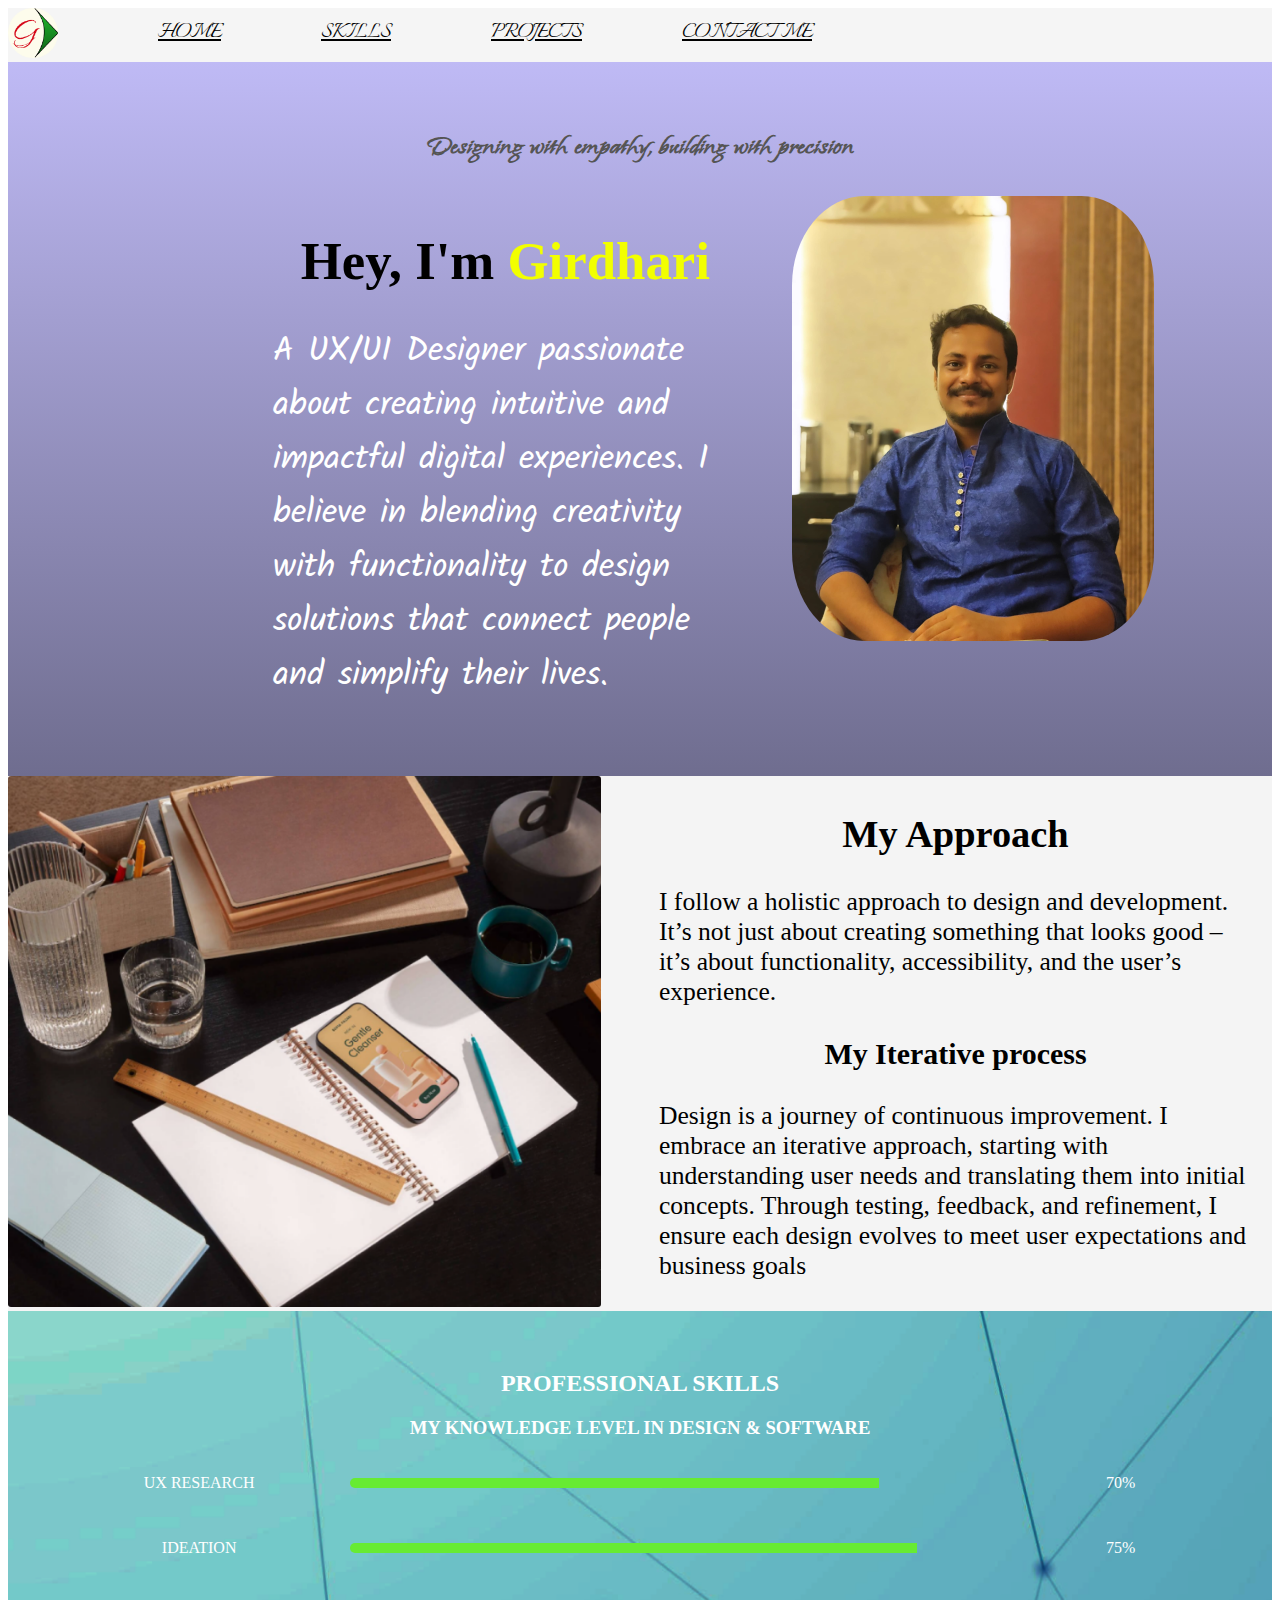
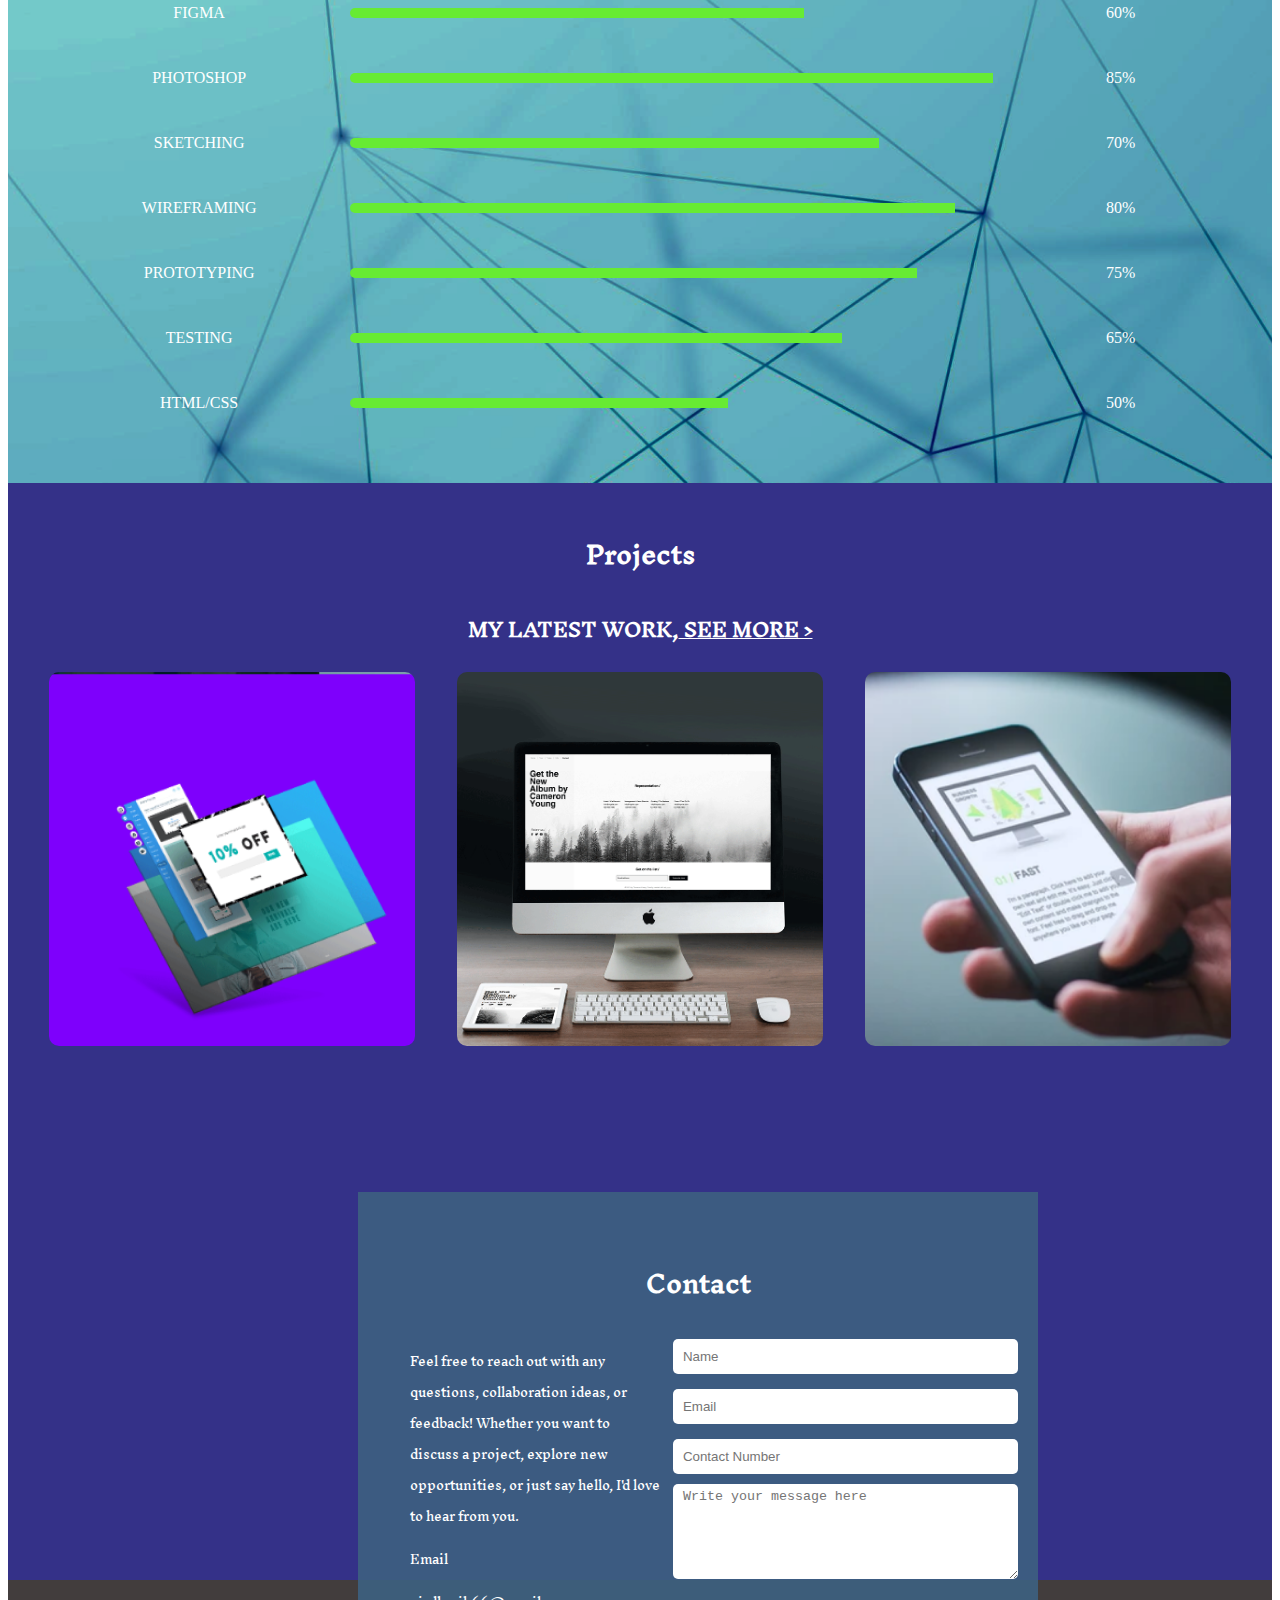
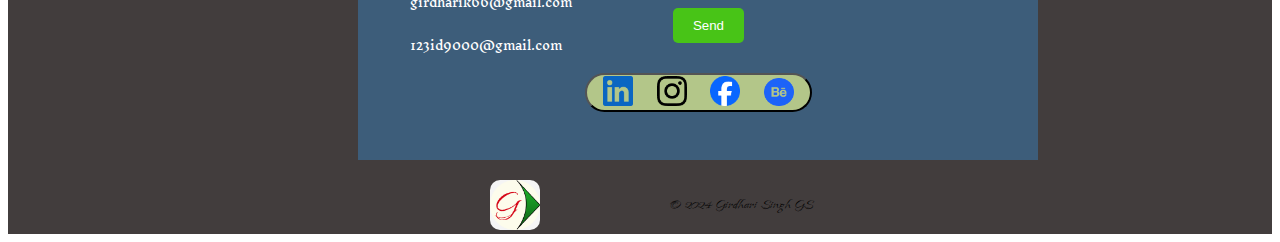
==== index.html @ c74612b1 "First cut commit" ====
<!DOCTYPE html>
<html lang="en">
<head>
    <meta charset="UTF-8">
    <meta name="viewport" content="width=device-width, initial-scale=1.0">
    <title>Portfolio - Girdhari</title>
    <link rel="stylesheet" href="styles.css">
</head>
<body class="index">
    <!-- Navigation Bar -->
   <!-- Navigation Bar -->
<nav class="navbar">
    <div class="logo">
        <img src="images/Glogo.png" alt="Logo">
    </div>
    <ul class="nav-links" id="nav-links">
        <li><a href="#home">HOME</a></li>
        <li><a href="#skills">SKILLS</a></li>
        <li><a href="#projects">PROJECTS</a></li>
        <li><a href="#contact">CONTACT ME</a></li>
    </ul>
    <div class="menu-toggle" id="menu-toggle">
        <span class="bar"></span>
        <span class="bar"></span>
        <span class="bar"></span>
    </div>
    
</nav>
<section class="dropdown-menu" id="dropdown-menu">
    <ul>
        <li><a href="#home">Home</a></li>
        <li><a href="#skills">Skills</a></li>
        <li><a href="#projects">Projects</a></li>
        <li><a href="#contact">Contact Me</a></li>
    </ul>
</section>


    <!-- Introduction Section -->
    <section id="home" class="intro-section">
        <h2 class="tagline">Designing with empathy, building with precision</h2>
        <div class="intro">
            <div class="intro-text">
                <div>
                    <h1 id="head1">Hey, I'm  <span class="highlight">Girdhari</span></h1>
                </div>
               <p>A UX/UI Designer passionate about creating intuitive and impactful digital  experiences. I believe in blending creativity with functionality to design solutions that connect  people and simplify their lives.            </p> 
            </div>
            <div class="intro-image">
                <img src="images/pp.png" alt="Girdhari's Photo">
            </div>
        </div>       
       
    </section>

    <!-- Approach Section -->
    <section class="approach">
        <div class="approach-content">
            <!-- Left side: img -->
            <div class="approach-image">
                <img src="images/ti.png" alt="Approach Image">
            </div>
            <div class="approach-text">
                <h2>My Approach</h2>
                <p>
                    I follow a holistic approach to design and development. It’s not just about creating something that looks good – it’s about functionality, accessibility, and the user’s experience.
                </p>
                <h3>My Iterative process</h3>
                <p>
                    Design is a journey of continuous improvement. I embrace an iterative approach, starting with  understanding user needs and translating them into initial concepts. Through testing, feedback,  and refinement, I ensure each design evolves to meet user expectations and business goals                </p>
            </div>
            <!-- Right side: text -->
            
        </div>
    </section>
    

    <!-- Skills Section -->
    <section class="skills-section" id="skills">
        <h2>PROFESSIONAL SKILLS</h2>
        <h3>MY KNOWLEDGE LEVEL IN DESIGN & SOFTWARE </h3>
        <div class="skills-bar">
            <div class="skill">
                <p>UX RESEARCH</p>
                <div class="barcontainer">
                    <div class="bar"><span style="width: 70%;"></span>
                    </div>
                </div>
                <div class="percentage">70%</div>            </div>
            <div class="skill">
                <p>IDEATION</p>
                <div class="barcontainer">
                    <div class="bar"><span style="width: 75%;"></span>
                    </div>
                </div>
                <div class="percentage">75%</div>            </div>
            <div class="skill">
                <p>FIGMA</p>
                <div class="barcontainer">
                    <div class="bar"><span style="width: 60%;"></span>
                    </div>
                </div>
                <div class="percentage">60%</div>            </div>
            <div class="skill">
                <p>PHOTOSHOP</p>
                <div class="barcontainer">
                    <div class="bar"><span style="width: 85%;"></span>
                    </div>
                </div>
                <div class="percentage">85%</div>            </div>
            <div class="skill">
                <p>SKETCHING</p>
                <div class="barcontainer">
                    <div class="bar"><span style="width: 70%;"></span>
                    </div>
                </div>
                <div class="percentage">70%</div>            </div>
            <div class="skill">
                <p>WIREFRAMING</p>
                <div class="barcontainer">
                    <div class="bar"><span style="width: 80%;"></span>
                    </div>
                </div>
                <div class="percentage">80%</div>            </div>
            <div class="skill">
                <p>PROTOTYPING</p>
                <div class="barcontainer">
                    <div class="bar"><span style="width: 75%;"></span>
                    </div>
                </div>
                <div class="percentage">75%</div>            </div>
            <div class="skill">
                <p>TESTING</p>
                <div class="barcontainer">
                    <div class="bar"><span style="width: 65%;"></span>
                    </div>
                </div>
                <div class="percentage">65%</div>
            </div>
            <div class="skill">
                <p >HTML/CSS</p>
                <div class="barcontainer">
                    <div class="bar"><span style="width: 50%;"></span>
                    </div>
                </div>
                <div class="percentage">50%</div>
                
            </div>
        </div>
    </section>

    <!-- Projects Section -->
    <section id="projects" class="projects-section">
        <h2>Projects</h2>
        <h3>MY LATEST  WORK,<a href="projects.html">  SEE MORE ></a> </h3>
        <div class="project-gallery">
            <div class="project-item"><img src="images/Rectangle 9.png" alt="Project 1"></div>
            <div class="project-item"><img src="images/Rectangle 10.png" alt="Project 2"></div>
            <div class="project-item"><img src="images/Rectangle 11.png" alt="Project 3"></div>
        </div>
    

    <!-- Contact Section -->
    <section id="contact" class="contact-section">
        <h2>Contact</h2>
        <div class="box">
            <div class="b2">
                <p>
                    <p></p>
                    Feel free to reach out with any questions, collaboration ideas, or feedback! Whether you want to discuss a project, explore new opportunities, or just say hello, I'd love to hear from you.
                    </p>
                    <p>Email</p>
                    <p>girdharik66@gmail.com</p>
                    <p>123id9000@gmail.com</p>
                </p>
            </div>
           
        <form action="https://formspree.io/f/mwppkqnq" method="post">
            <input type="text" name="name" placeholder="Name" required>
            <input type="email" name="email" placeholder="Email" required>
            <input type="contact" name="contact" placeholder="Contact Number" required>
            <textarea name="message" placeholder="Write your message here"></textarea>
            <button class="send" type="submit">Send</button>
        </form>
    </div>
        <button class="social-icons">
            <a href="https://www.linkedin.com/in/girdhari-singh-8913b0257/"><img src="images/li.png" alt="LinkedIn"></a>
            <a href="https://www.instagram.com/giridharik/"><img src="images/insta.png" alt="Instagram"></a>
            <a href="https://www.facebook.com/profile.php?id=100011116054173"><img src="images/fb.png" alt="facebook"></a>
            <a href="https://www.behance.net/girdharisingh6"><img src="images/belogo.png" alt="facebook"></a>
        </button>

    </section>
    </section>
    <section class="last">
    </section>
    </body>
    <footer>
        <a href="#home" class="logo">
            <img src="images/Glogo.png" alt="Logo">
        </a>
    <p>
        © 2024 Girdhari Singh GS
    </p>
    </footer>
    <script>
   // Menu toggle functionality
const menuToggle = document.getElementById("menu-toggle");
const dropdownMenu = document.getElementById("dropdown-menu");

// Function to show or hide the dropdown menu
menuToggle.addEventListener("click", (event) => {
    dropdownMenu.classList.toggle("show");
    event.stopPropagation(); // Prevent the click from propagating to the document
});

// Function to hide the dropdown menu when clicking outside
document.addEventListener("click", (event) => {
    if (dropdownMenu.classList.contains("show")) {
        dropdownMenu.classList.remove("show");
    }
});

// Optional: Prevent clicks inside the dropdown menu from closing it
dropdownMenu.addEventListener("click", (event) => {
    event.stopPropagation(); // Prevent clicks inside the dropdown from closing it
});



    </script>
</html>
---- styles.css ----
@font-face {
    font-family: 'Inknut Antiqua';
    src: url('fonts/InknutAntiqua-Regular.ttf') format('truetype');
    /* Add other formats if available */
    font-weight: normal;
    font-style: normal;
}
@font-face {
    font-family: 'Island Moments';
    src: url('fonts/IslandMoments-Regular.ttf') format('truetype');
    /* Add other formats if available */
    font-weight: normal;
    font-style: normal;
}
@font-face {
    font-family: 'Kalam';
    src: url('fonts/Kalam-Regular.ttf') format('truetype');
    /* Add other formats if available */
    font-weight: normal;
    font-style: normal;
}
@font-face {
    font-family: 'Italianno';
    src: url('fonts/Italianno-Regular.ttf') format('truetype');
    /* Add other formats if available */
    font-weight: normal;
    font-style: normal;
}
/* General Styles */
body .index {
    font-family: Arial, sans-serif;
    margin: 0px;
    padding: 0px;
    box-sizing: border-box;
}

h1, h2,h3 {
    text-align: center;
}



.navbar {
    width: 100%;
    display: flex;
   
    align-items: center;
    background: #F5F5F5;
   margin-bottom: 0%;
   
}

.navbar ul {
    list-style: none;
    display: flex;
    margin: 0;
    padding: 0;
}
.nav-links
{
    display: flex;
    justify-content: space-between;
}
.nav-links li {
   
    display: inline;
    margin:0px 60px 5px 40px;
}
.navbar a:hover {
    color: #4caf50; /* Example hover color */
}

.navbar a {
    color: #000;
    font-family: "Italianno";
    font-size: 1.5rem;
    font-style: normal;
    font-weight: 400;
    line-height: normal;
    text-align: center;
}
.logo
{
    margin-right: 60px;
}
.logo img {
    height: 50px; /* Adjust height as needed */
    width: auto; /* Maintain aspect ratio */
    border-radius: 10px;
}

.menu-toggle{
    display: none;
    flex-direction: column;
    cursor: pointer;
}

.menu-toggle .bar {
    width: 25px;
    height: 3px;
    background-color: #000;
    margin: 3px 0;
}
/* Dropdown menu styles */
.dropdown-menu {
    position: absolute;
    top:52px;
    left:18%;
    width: 80%;
    height: auto;
    background: linear-gradient(90deg, rgba(235, 121, 15, 0.90) 0%, rgba(169, 143, 11, 0.90) 100%);
    display: none;
    flex-direction: column;
    justify-content: center;
    align-items: center;
    font-family: "Italianno";
    font-size: 3rem;
    z-index: 1000;
   
}
.dropdown-menu ul {
    list-style: none;
    margin: 0;
    padding: 0;
    text-align: center;
    display: flex;
    flex-direction: column;
}

.dropdown-menu li {
    margin: 20px 0;
}

.dropdown-menu a {
    text-decoration: none;
    font-size: 2rem;
    color: #f4f2f2;
    transition: color 0.3s ease;
   
}

.dropdown-menu a:hover {
    color: #4caf50;
}

/* Show dropdown menu */



@media screen and (max-width: 768px) {
    .navbar .nav-links {
        display: none; /* Hide navbar links by default */
        position: relative;
        width: 0px;
    }
    
    
    .menu-toggle {
        margin-left: 50%;
        display: flex; /* Show menu toggle button in mobile view */
    }
    .dropdown-menu.show {
        display: flex;
        flex-direction: column;
    }
}

/* Introduction Section */
.intro-section {
     text-align: center; /* Centers the tagline */
    padding: 40px 20px;
    align-items: center;
    background: linear-gradient(180deg, #BFBAF5 0%, #6F6D8F 100%);
}
.tagline {
    font-family: "Island Moments";
    color: #555;
    margin-bottom: 30px;
    font-size: 2rem;
}
.intro{ 
    margin-left: 20%;
    display: flex;
}
.intro-text {
   
    color: #FFF;
   font-family: "Kalam";
   font-size: 2.1rem;
   font-style: normal;
   font-weight: 400;
   line-height: normal;
   margin-right: 5%;
   flex:1;
   text-align: left;
}
#head1
{   
    margin-bottom: 2px;
    color: #000;
    font-family: "Instrument Sans";
    font-size: 3.3rem;
    font-style: normal;
    font-weight: 700;
    line-height: normal; 
    
}

.highlight {
    color: #F2FF00;
    font-family: "Instrument Sans";
    font-size: 3.3rem;
    font-style: normal;
    font-weight: 700;
    line-height: normal;}
.intro-image{flex:1;}
.intro-image img {
    max-width: 400px;
    border-radius: 20%;
    margin-right: 20%;
}
/* Approach section container */
.approach {
    margin-left: 0;
    padding: 0px 0px;
    background-color: #f4f4f4;
}

/* Flexbox container for side-by-side layout */
.approach-content {
    display: flex;
    align-items: center; /* Aligns items vertically */
    justify-content: space-between; /* Ensures equal spacing between text and image */
    gap: 20px; /* Space between text and image */
}

/* Left side: Text */
.approach-text {
    flex: 1; /* Text takes equal space */
    text-align: left;
    padding-right: 20px; /* Add spacing on the right */
    color: #000;
font-family: "Karma";
font-size:1.6rem;
font-style: normal;
font-weight: 300;
line-height: normal;
margin-left: 3%;
}


/* Right side: Image */
.approach-image {
    width :auto;
    height : auto;
    flex: 1; /* Image takes equal space */
    text-align: right;
    
}

.approach-image img {
    object-fit: fill;
    max-width: 100%; /* Ensures the image fits within the container */
    height: 100%; /* Maintains aspect ratio */
    border-radius: 3px; /* Optional: Adds rounded corners */
}


/* Skills Section */
.skills-section {
    background: url('images/si.png') no-repeat center/cover;
    color: #fff;
    padding-left: 20%;
    padding: 40px;
}

.skills-bar {
    margin-bottom: 15px;
}
.skill {
    display: flex;
    align-items: center;
    justify-content: space-between;
    margin-bottom: 15px;
}
.skill p
{
    flex:1.2;
    text-align: center;
}
.percentage
{
    flex:.5
}
.barcontainer{flex:3;}
.skills-bar .bar {
    background:transparent;
    border-radius: 5px;
    overflow: hidden;
    position: relative;
    height: 10px;
}

.skills-bar .bar span {
    background: #67EB33;
    display: block;
    height: 100%;
}

/* Projects Section */
.projects-section {
    margin-bottom: -100px;
    background: #343188;
    padding: 20px;
    text-align: center;
    color: #FFF;
    font-family: "Inknut Antiqua";
   
}
.projects-section a
{
    color: #FFF;
}
.project-gallery {
    display: flex;
    justify-content: space-around;
}

.project-item img {
    max-width: 100%;
    border-radius: 10px;
    margin-bottom: 10px;
}

/* Contact Section */
.contact-section {
    position: relative;
    display: block;
    margin: -100px ;
    margin-top: 10%;
    margin-left:27%;
    max-width: 600px;
    background-color: rgba(61, 97, 129, 0.9);
    color: #fff;
    padding: 40px;
    text-align: center;
    z-index: 2;
}
.box
{
    display: flex;
    text-align: left;
    justify-content: space-between;
}
.b2
{
    padding: 0% 2%;
    flex:1;
    font-size: .75rem;
}

.contact-section form {
    flex:1.3;
    max-width: 500px;
    margin: 0 auto;
}
.contact-section textarea 
{
    padding: 5px 10px 60px;
    width: 100%;
    margin-bottom: 10px;
    border: none;
    border-radius: 5px;
}
.contact-section input
 {  
    padding: 10px;
    width: 100%;
    margin-bottom: 10px;
    border: none;
    border-radius: 5px;
}

.contact-section .send {
    border-radius: 50px;
    background: #48C417;
    color:white;
    border: none;
    padding: 10px 20px;
    cursor: pointer;
    border-radius: 5px;
   
}
.social-icons
{
    border-radius: 40px;
    background: #B3C689;
}
.social-icons img {
    width: 30px;
    margin: 0 10px;
}
.last

{   position: relative;
    height:200px;
    background: rgba(66, 61, 61, 1);
   z-index: 1;
}
footer
{
    display: flex;
    background: rgba(66, 61, 61, 1);
    justify-content: space-between;
}
footer a
{ 
    flex:1;
}
footer p
{
    font-family: "Island Moments";
    flex:1;
}
footer img
{
    margin-left: 80%;
}

/* Responsive Design */
@media (max-width: 768px) {
    .skill {
        width: 100%; /* Full width on smaller screens */
    }

    .intro {
        flex-direction: column; /* Stack text and image vertically */
        margin-left: 0;
    }
    .intro-image img {
        max-width: 270px;
        border-radius: 20%;
        margin-right: auto;
    }
    .intro-text {
        text-align: center;
    }

    .approach-content {
        flex-direction: column; /* Stack text and image vertically */
    }
    .approach-text {
        text-align: center;
    }
    .skills-section {
        padding: 20px;
    }
    .skill p
{
    flex:1;
    text-align: left;
    font-size: .65rem;
}
.projects-section h3
{
    font-size: 0.8rem;
}
.project-gallery {
    display: flex;
    flex-direction: column;
    justify-content: space-between;
}
.contact-section {
    position: relative;
    display: block;
    margin-bottom: -100px ;
    margin-right: 0%;
    margin-top: 10%;
    margin-left:0%;
    max-width: 80%;
    background-color: rgba(61, 97, 129, 0.9);
    color: #fff;
    padding: 40px;
    text-align: center;
    z-index: 2;
}

.box
{
    display: flex;
    flex-direction: column;
    text-align: left;
    justify-content: space-between;
}
.b2
{
    padding: 0% 1%;
    flex:1;
}

.contact-section form {
    flex:1;
    max-width: 100%;
    margin: 0 auto;
}
.contact-section textarea 
{
    padding: 5px 10px 60px;
    width: 100%;
    margin-bottom: 10px;
    border: none;
    border-radius: 5px;
}
.contact-section input
 {  
    padding: 10px;
    width: 100%;
    margin-bottom: 10px;
    border: none;
    border-radius: 5px;
}

.contact-section .send {
    border-radius: 50px;
    background: #48C417;
    color:white;
    border: none;
    padding: 10px 20px;
    cursor: pointer;
    border-radius: 5px;
    margin-bottom: 5%;
   
}
.social-icons
{
    border-radius: 40px;
    background: #B3C689;
}
.social-icons img {
    width: 30px;
    margin: 0 10px;
}
footer img
{
    margin-left: 80%;
}
footer a
{ 
    flex:.5;
}
footer p
{
    flex:1;
}
.project1-content
{
   
        display: flex;
        flex-direction: column;
}
.project2-content
{
   
        display: flex;
        flex-direction: column;
}

}
/* PROJECTS PAGE DESIGNES */
.heading
{   
    font-size: 1.3rem;
    margin-top: 0%;
    color: #f4f2f2;
    background: #2c73e6;
    font-family: "Inkut Antiqua";
}
body .project_body
{
    background: #423D3D;
}
.project1-content
{
        background:#FEFFEC ;
        display: flex;
        align-items: center; /* Aligns items vertically */
        justify-content: space-between; /* Ensures equal spacing between text and image */
        
        gap: 20px; /* Space between text and image */
}
.p1_left{overflow: hidden;flex:1;}
.p1_left img
{
width: 100%;
height:auto;
object-fit: cover;
}
.slideshow-container {
    position: relative;
    max-width: 100%;
    margin: auto;
}

.mySlides {
    display: none;
}
.slideshow-container img
{
    max-width: 100%;
}

.fade {
    -webkit-animation-name: fade;
    -webkit-animation-duration: 1.5s;
    animation-name: fade;
    animation-duration: 1.5s;
}

@-webkit-keyframes fade {
    from {opacity: .4}
    to {opacity: 1}
}

@keyframes fade {
    from {opacity: .4}
    to {opacity: 1}
}
.p1_right
{   overflow: hidden;
    flex:1;
    background:#FEFFEC;
    font-family: "karma";
}
.p1_right h2
{
    font-size: 2rem;
}
.p1_right h3
{
    font-size: 1.5rem;
}

.p1_right p
{
    font-size: 1.3rem;
}
.filler
{  
    background:#1B1FF0 ;
}
.filler p
{   
    margin: 0%;
    font-size: 2.5rem;
    color: #1B1FF0;
}
.project2-content
{
        background:#FEFFEC ;
        display: flex;
        align-items: center; /* Aligns items vertically */
        justify-content: space-between; /* Ensures equal spacing between text and image */
        
        gap: 20px; /* Space between text and image */
}
.p2_right{overflow: hidden;flex:1;}
.p2_right img
{
width: 100%;
height:auto;
object-fit: cover;
border-radius: 5%;
}
.p2_left
{   overflow: hidden;
    flex:1;
    background:#FEFFEC;
    font-family: "karma";
}
.p2_left h2
{
    font-size: 2rem;
}
.p2_left h3
{
    font-size: 1.5rem;
}

.p2_leftt p
{
    font-size: 1.3rem;
}
.pf
{   
    padding-top: 5%;
    height:60px;
    font-size: 1.5rem;
}
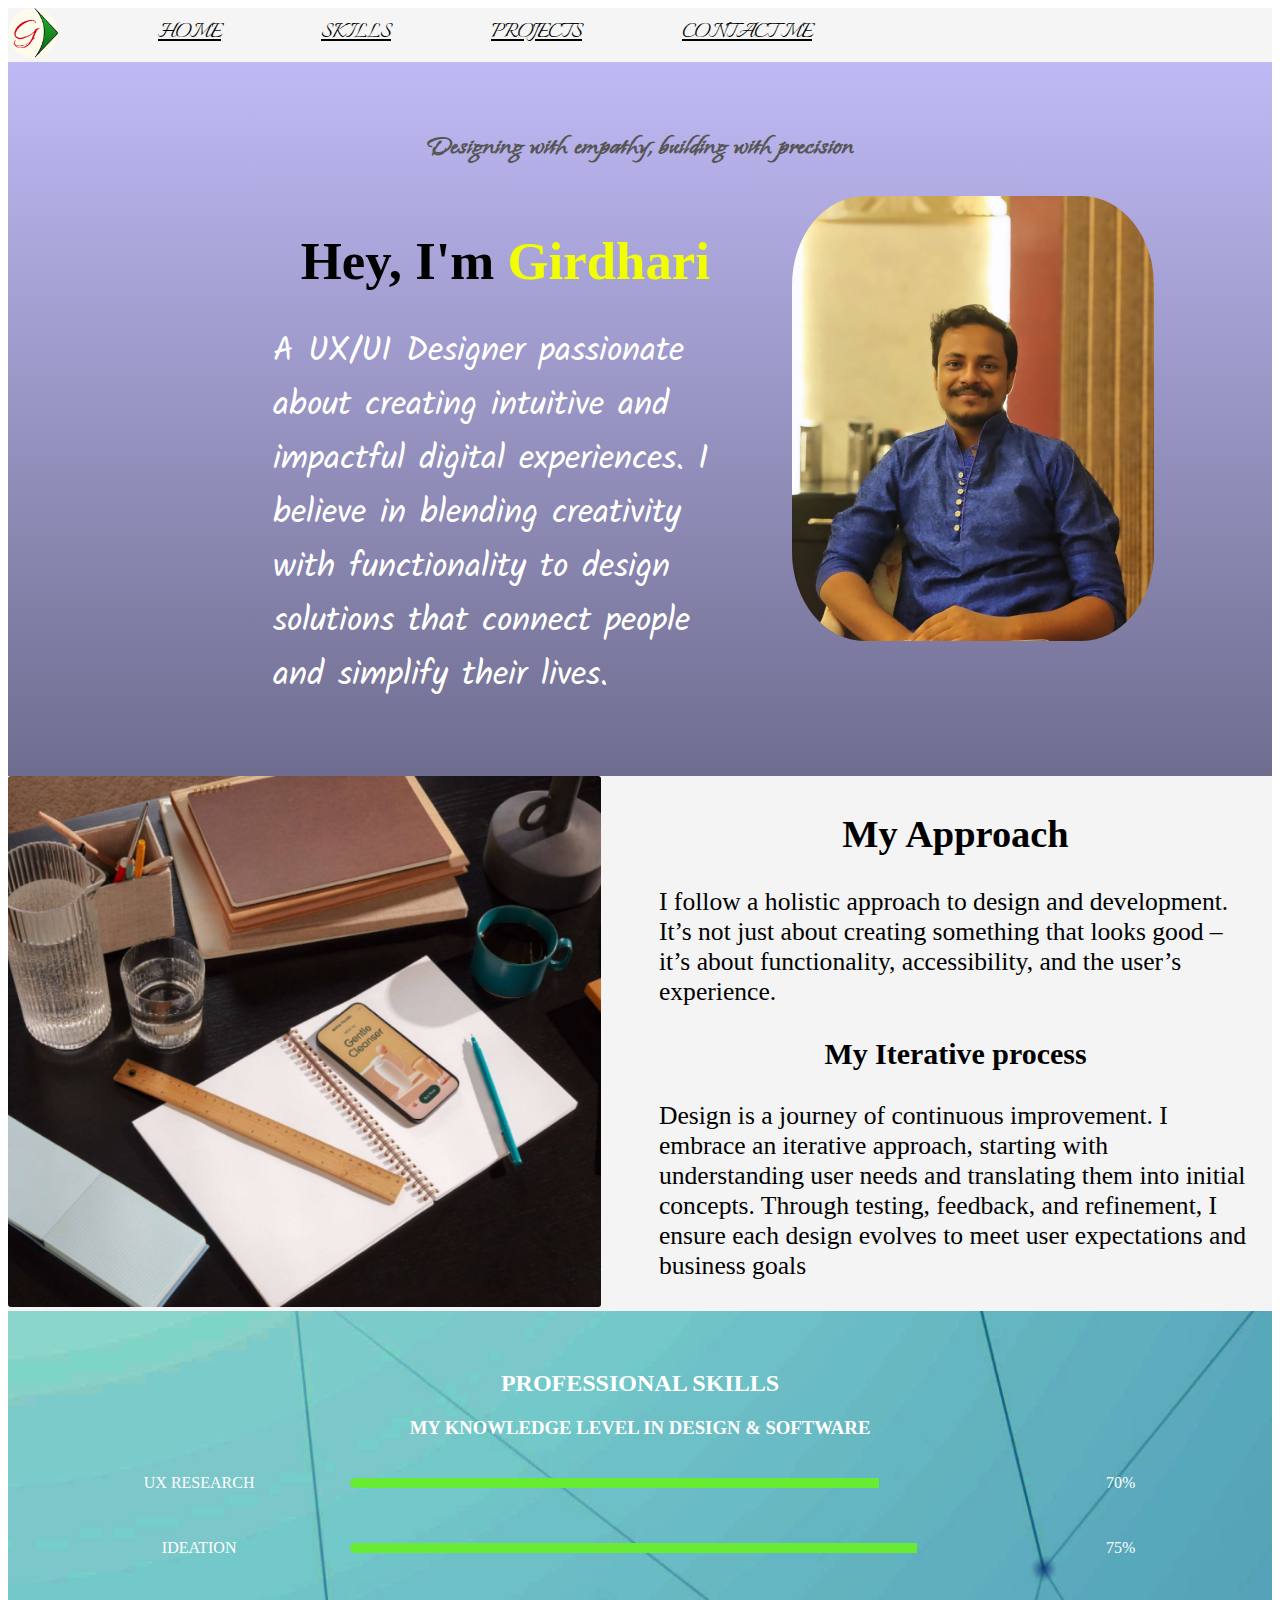
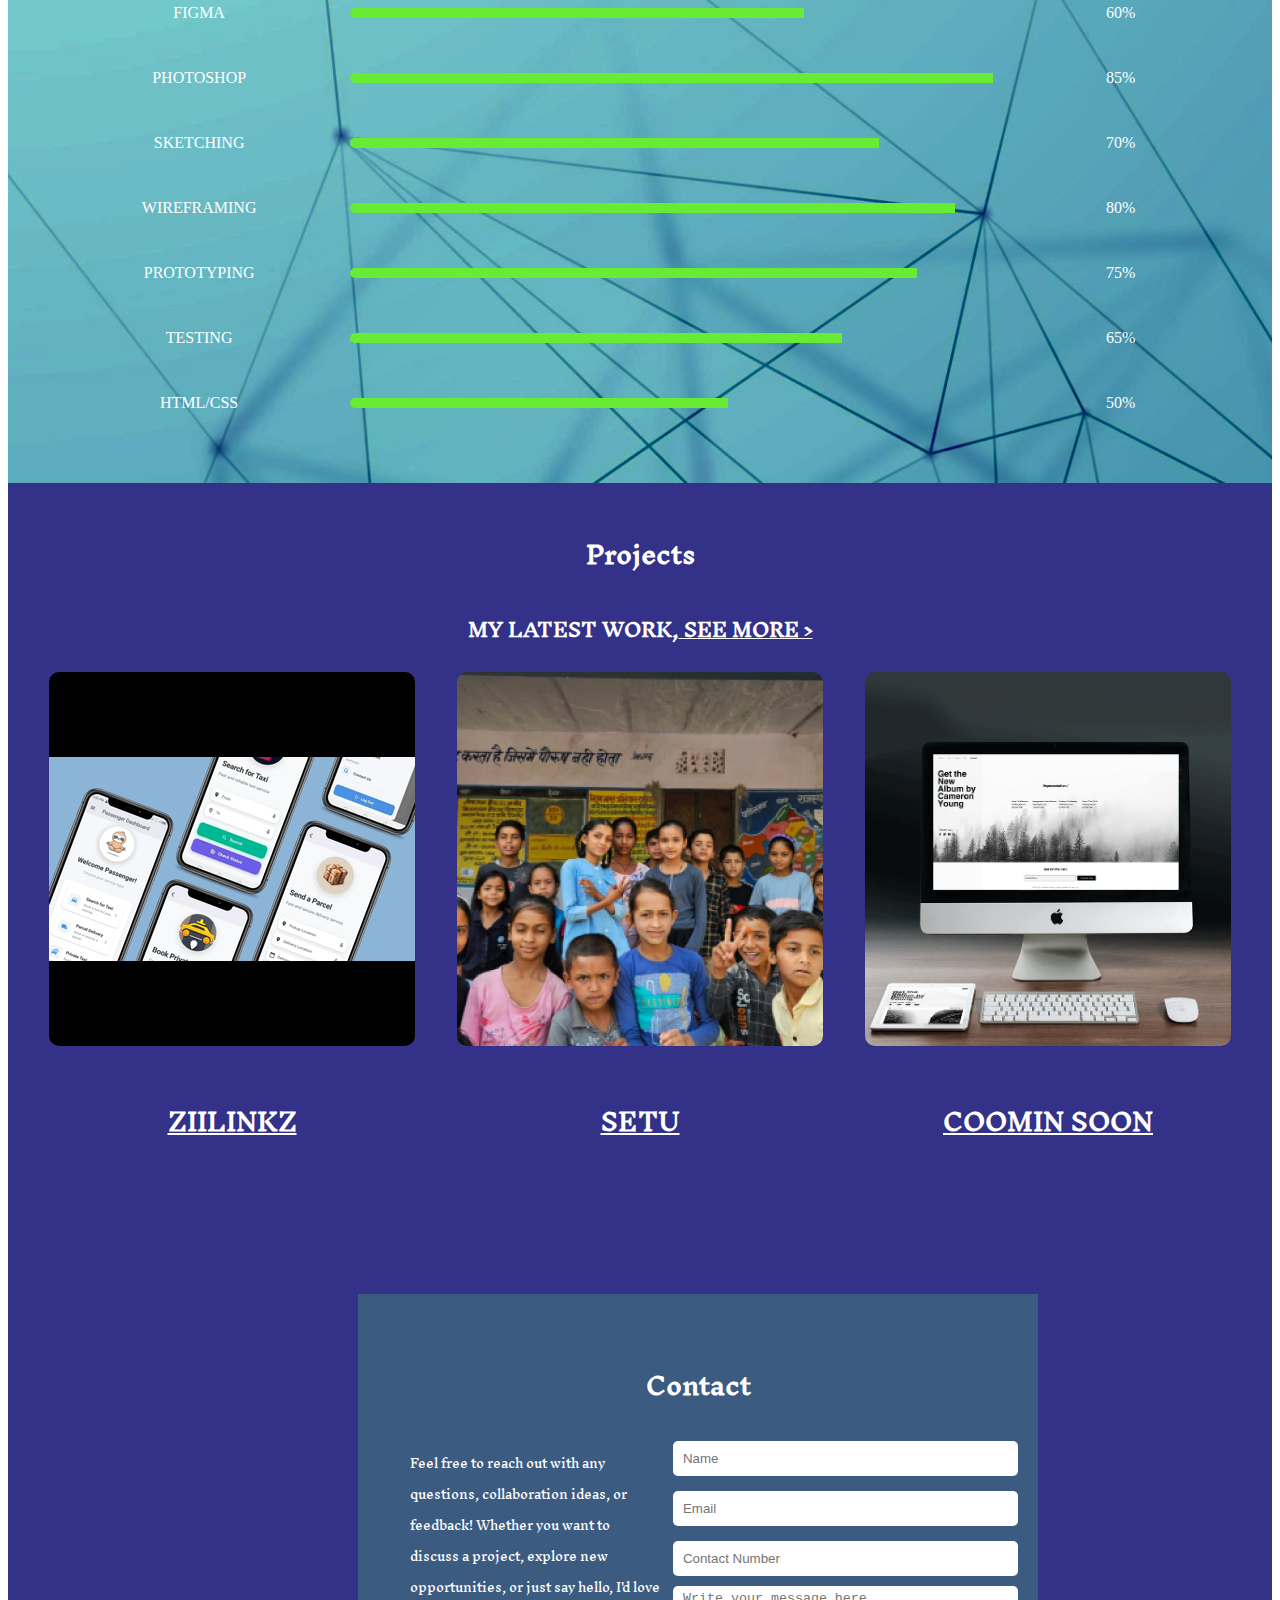
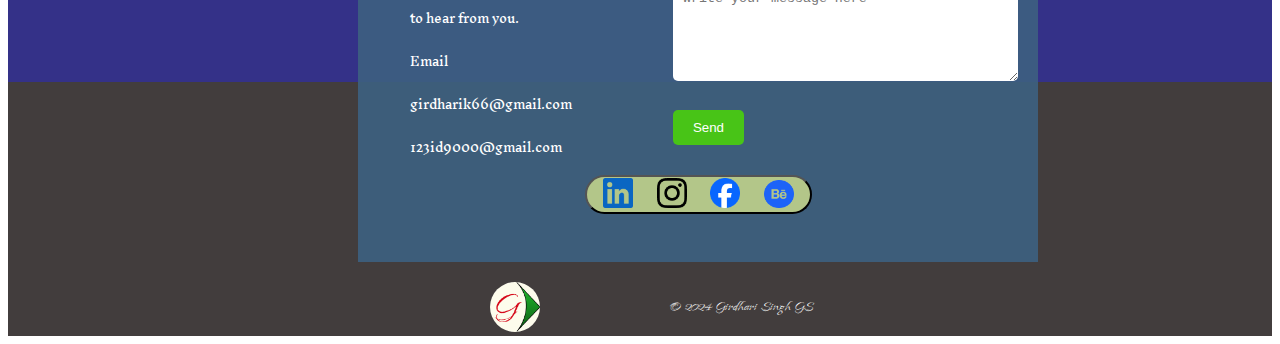
==== commit 8d1d51b3: "final 30/12/24" ====
--- a/index.html
+++ b/index.html
@@ -154,9 +154,22 @@
         <h2>Projects</h2>
         <h3>MY LATEST  WORK,<a href="projects.html">  SEE MORE ></a> </h3>
         <div class="project-gallery">
-            <div class="project-item"><img src="images/Rectangle 9.png" alt="Project 1"></div>
-            <div class="project-item"><img src="images/Rectangle 10.png" alt="Project 2"></div>
-            <div class="project-item"><img src="images/Rectangle 11.png" alt="Project 3"></div>
+            <div class="project-itemn"><img src="images/zpic.png" alt="Project 2">
+            <a href="projects.html#project2">
+               <h2>ZIILINKZ</h2> 
+            </a>
+            </div>
+            <div class="project-item"><img src="images/spic.png" alt="Project 1">
+                <a href="projects.html#project1">
+                    <h2>SETU</h2> 
+                 </a>
+            </div>
+            
+            <div class="project-item"><img src="images/pic.png" alt="Project 3">
+                <a href="#projects">
+                    <h2>COOMIN SOON</h2> 
+                 </a>
+            </div>
         </div>
     
 
--- a/styles.css
+++ b/styles.css
@@ -332,6 +332,11 @@
     border-radius: 10px;
     margin-bottom: 10px;
 }
+.project-itemn img {
+    max-width: 100%;
+    border-radius: 10px;
+    margin-bottom: 10px;
+}
 
 /* Contact Section */
 .contact-section {
@@ -422,6 +427,7 @@
 {
     font-family: "Island Moments";
     flex:1;
+    color: white;
 }
 footer img
 {
@@ -697,3 +703,19 @@
     height:60px;
     font-size: 1.5rem;
 }
+.p1_right  a
+{
+    color: #000;
+}
+.p2_left  a
+{
+    color: #000;
+}
+.pf img
+{
+    border-radius: 40px;
+}
+.logo img
+{
+    border-radius: 40px;
+}
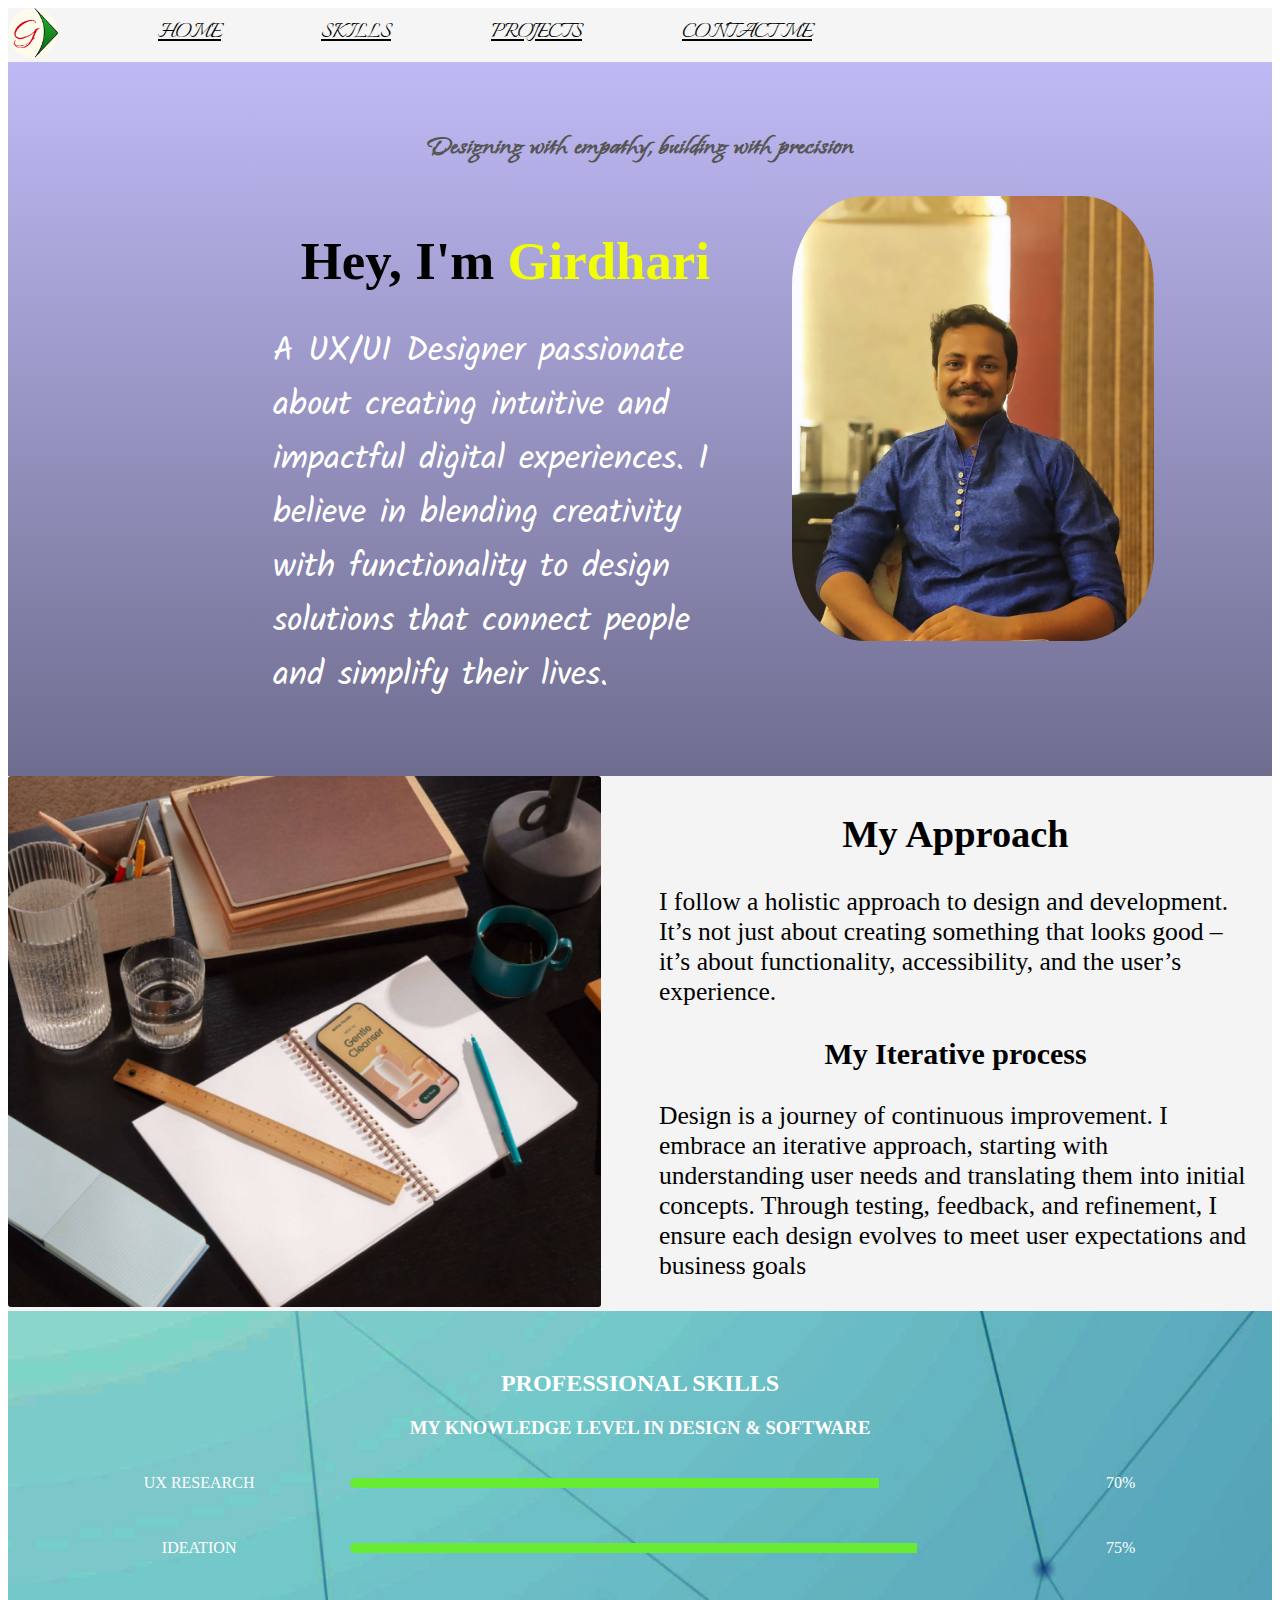
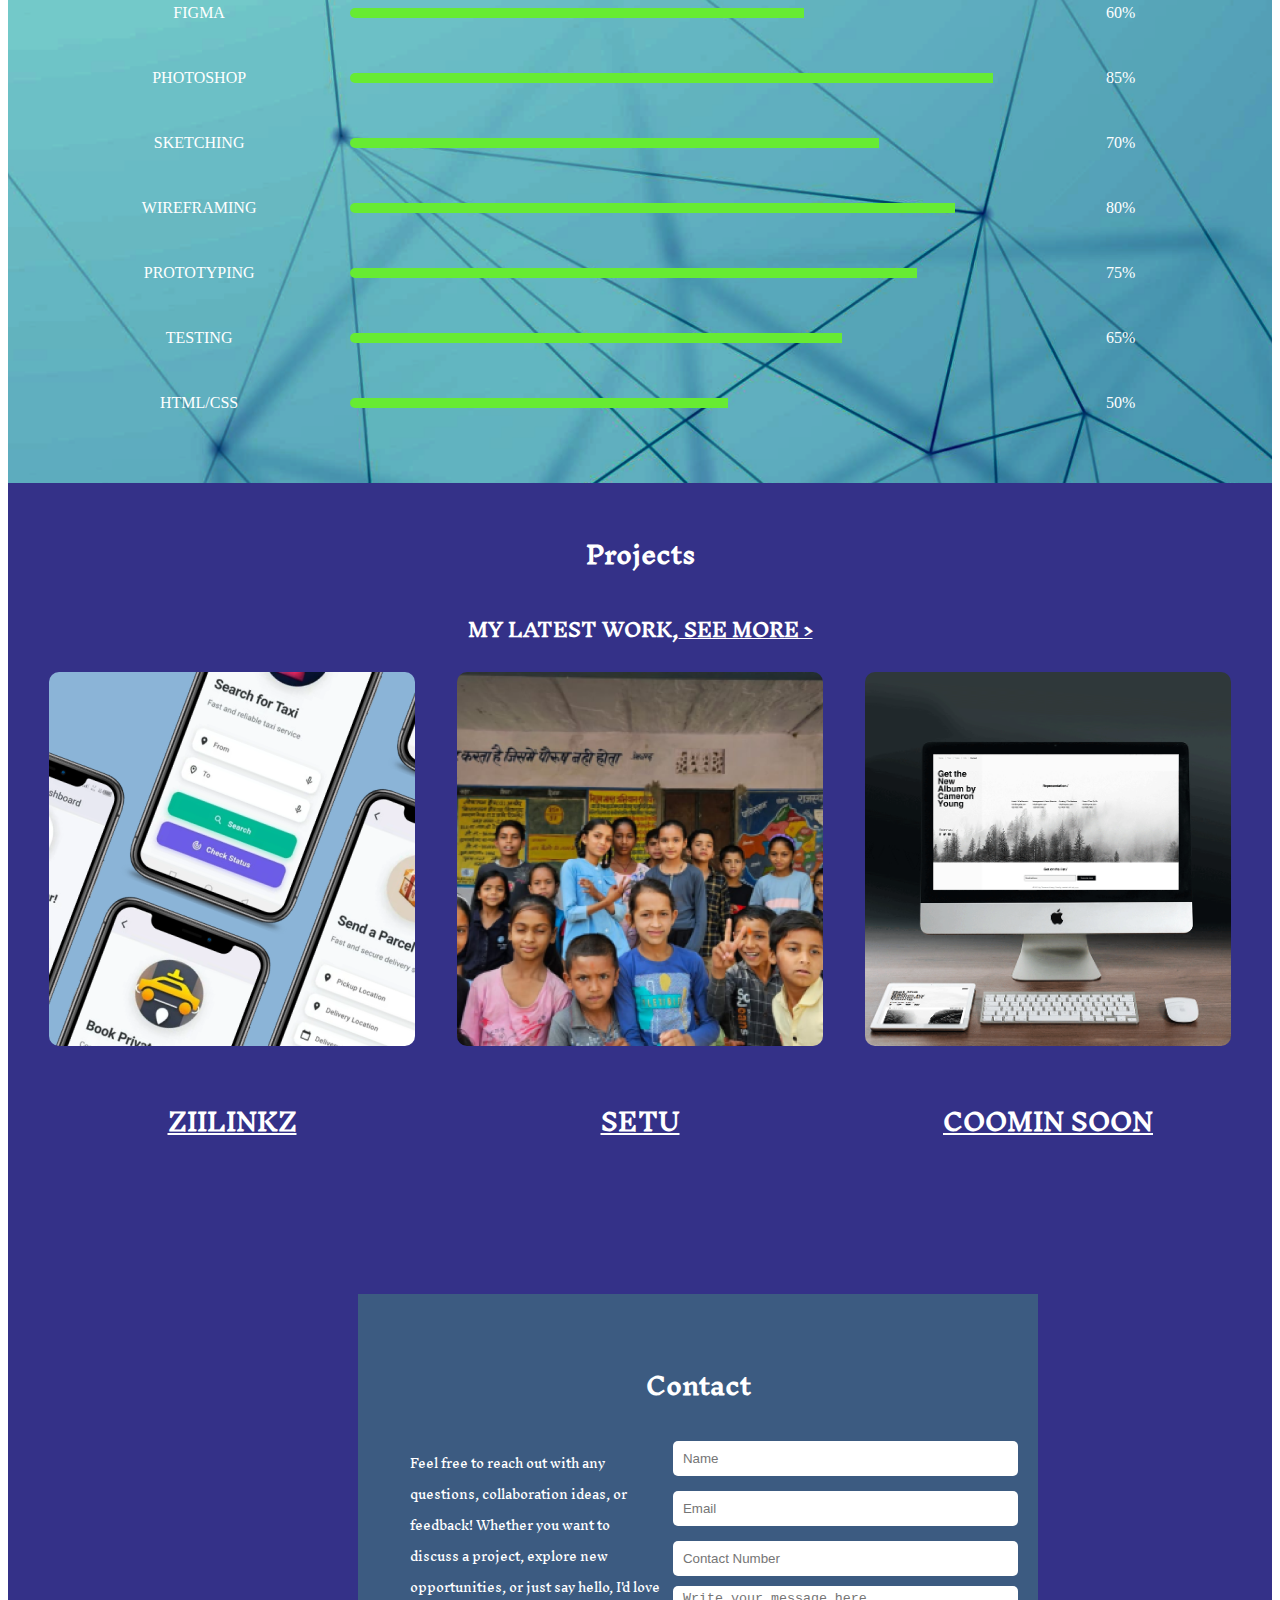
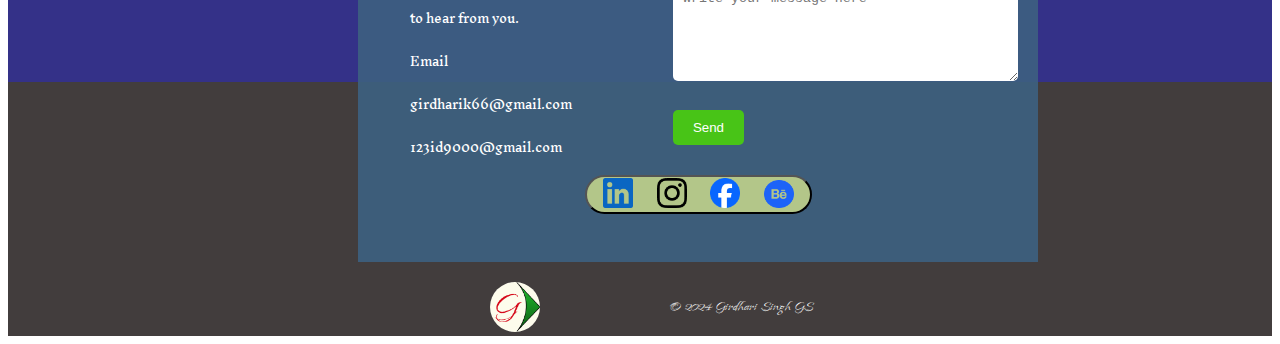
==== commit 76a8c376: "pic modified 29/12/24" ====
--- a/index.html
+++ b/index.html
@@ -154,7 +154,7 @@
         <h2>Projects</h2>
         <h3>MY LATEST  WORK,<a href="projects.html">  SEE MORE ></a> </h3>
         <div class="project-gallery">
-            <div class="project-itemn"><img src="images/zpic.png" alt="Project 2">
+            <div class="project-itemn"><img src="images/zpi.png" alt="Project 2">
             <a href="projects.html#project2">
                <h2>ZIILINKZ</h2> 
             </a>
